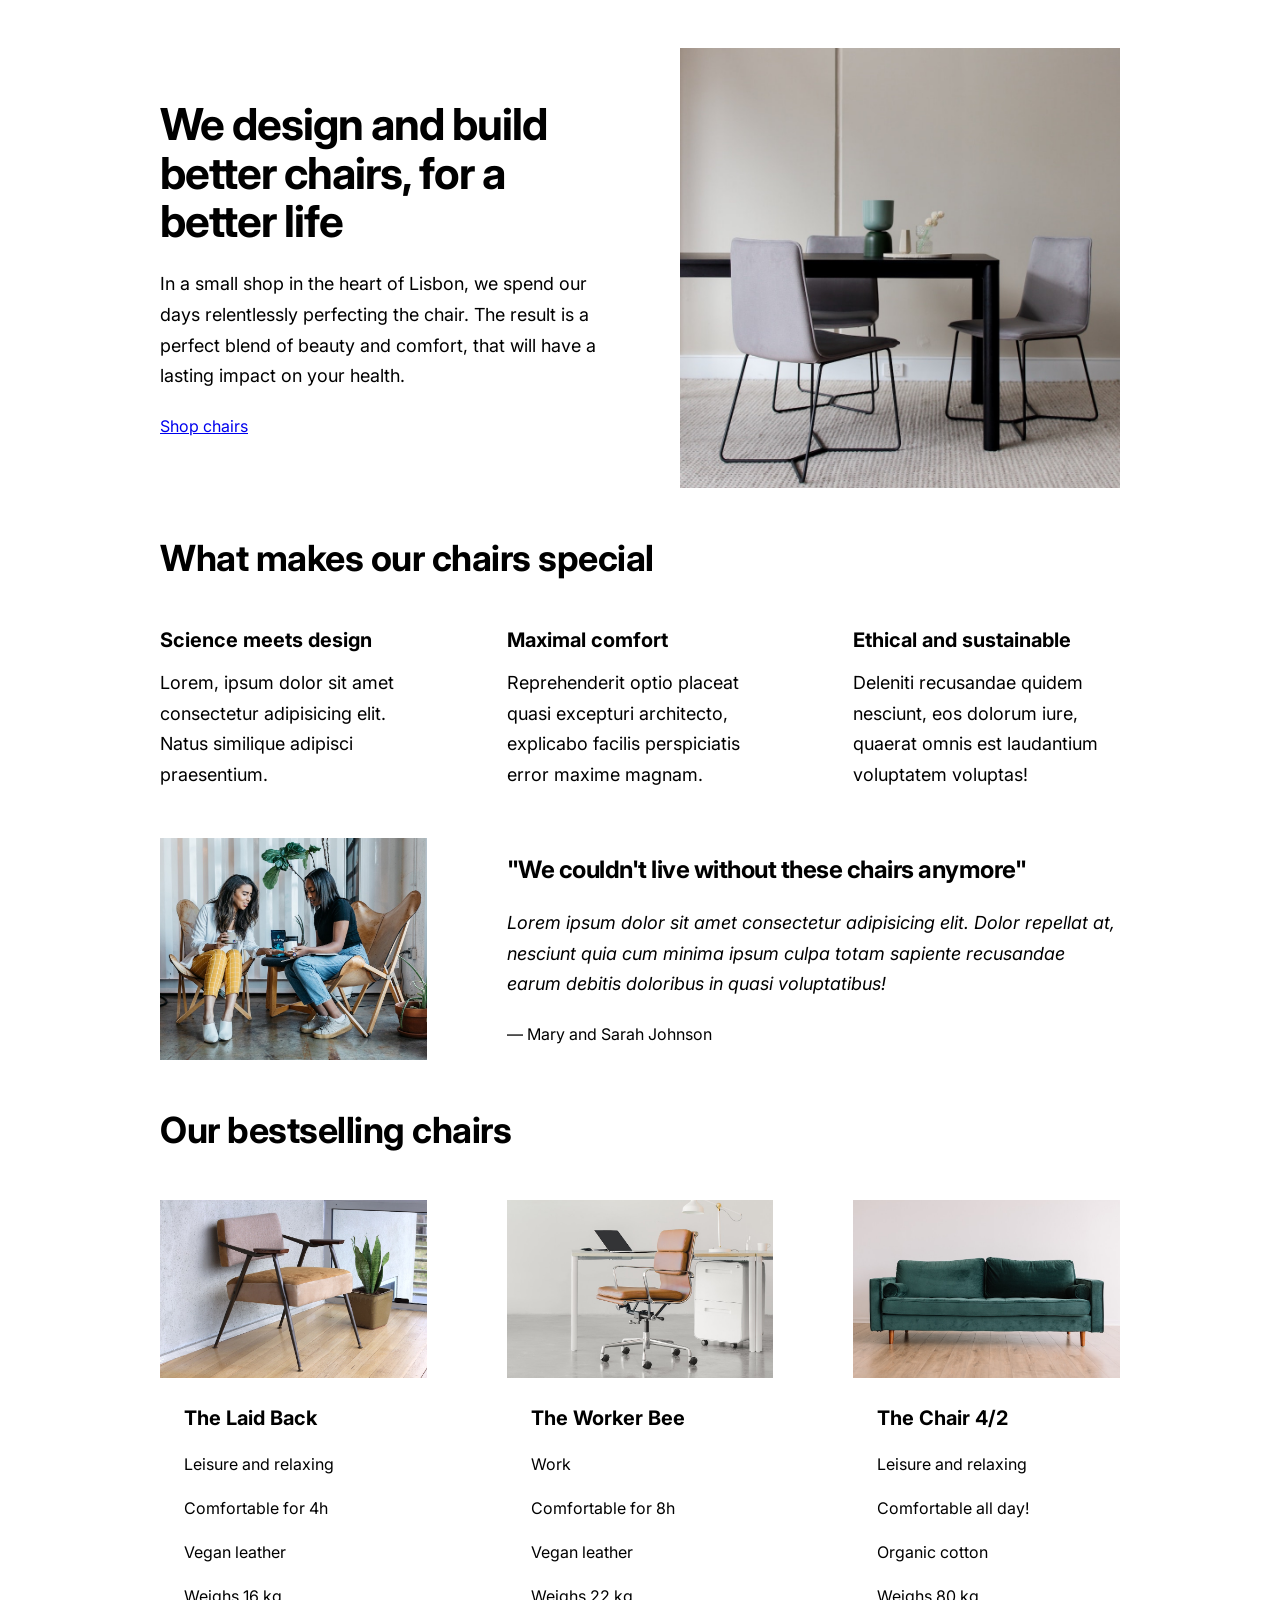
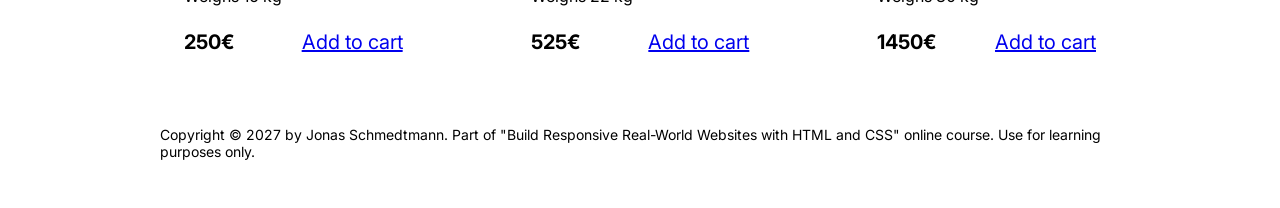
==== Web Design Rules and Framework/index.html @ cdd15a65 "feat: create chair shop website layout with custom styling and image assets and renamed folder" ====
<!doctype html>
<html lang="en">
  <head>
    <meta charset="UTF-8" />
    <meta http-equiv="X-UA-Compatible" content="IE=edge" />
    <meta name="viewport" content="width=device-width, initial-scale=1.0" />

    <link rel="preconnect" href="https://fonts.googleapis.com" />
    <link rel="preconnect" href="https://fonts.gstatic.com" crossorigin />
    <link
      href="https://fonts.googleapis.com/css2?family=Inter:ital,opsz,wght@0,14..32,100..900;1,14..32,100..900&display=swap"
      rel="stylesheet"
    />

    <link rel="stylesheet" href="style.css" />
    <title>Lisbon Chair Shop</title>
  </head>
  <body>
    <div class="container">
      <header>
        <div class="header-text-box">
          <h1>We design and build better chairs, for a better life</h1>
          <p class="header-text">
            In a small shop in the heart of Lisbon, we spend our days
            relentlessly perfecting the chair. The result is a perfect blend of
            beauty and comfort, that will have a lasting impact on your health.
          </p>
          <a class="btn btn--big" href="#">Shop chairs</a>
        </div>
        <img src="hero.jpg" alt="Photo" />
      </header>

      <section>
        <h2>What makes our chairs special</h2>
        <div class="grid-3-cols">
          <div>
            <p class="features-title"><strong>Science meets design</strong></p>
            <p class="features-text">
              Lorem, ipsum dolor sit amet consectetur adipisicing elit. Natus
              similique adipisci praesentium.
            </p>
          </div>

          <div>
            <p class="features-title">
              <strong>Maximal comfort</strong>
            </p>
            <p class="features-text">
              Reprehenderit optio placeat quasi excepturi architecto, explicabo
              facilis perspiciatis error maxime magnam.
            </p>
          </div>

          <div>
            <p class="features-title">
              <strong>Ethical and sustainable</strong>
            </p>
            <p class="features-text">
              Deleniti recusandae quidem nesciunt, eos dolorum iure, quaerat
              omnis est laudantium voluptatem voluptas!
            </p>
          </div>
        </div>
      </section>

      <section class="testimonial-section">
        <div class="grid-3-cols">
          <img src="customers.jpg" alt="People sitting on chairs" />
          <div class="testimonial-box">
            <h2>"We couldn't live without these chairs anymore"</h2>
            <blockquote class="testimonial-text">
              Lorem ipsum dolor sit amet consectetur adipisicing elit. Dolor
              repellat at, nesciunt quia cum minima ipsum culpa totam sapiente
              recusandae earum debitis doloribus in quasi voluptatibus!
            </blockquote>
            <p class="testimonial-author">&mdash; Mary and Sarah Johnson</p>
          </div>
        </div>
      </section>

      <section>
        <h2>Our bestselling chairs</h2>
        <div class="grid-3-cols">
          <figure class="chair">
            <img src="chair-1.jpg" alt="Chair" />
            <div class="chair-box">
              <h3>The Laid Back</h3>
              <ul class="chair-details">
                <li>
                  <!-- Span is a generic INLINE text element, it doesn't have any meaning. It's like a div element, but inline -->
                  <span>Leisure and relaxing</span>
                </li>
                <li>
                  <span>Comfortable for 4h</span>
                </li>
                <li>
                  <span>Vegan leather</span>
                </li>
                <li>
                  <span>Weighs 16 kg</span>
                </li>
              </ul>
              <div class="chair-price">
                <strong>250€</strong>
                <a href="#" class="btn btn--small">Add to cart</a>
              </div>
            </div>
          </figure>

          <figure class="chair">
            <img src="chair-2.jpg" alt="Chair" />
            <div class="chair-box">
              <h3>The Worker Bee</h3>
              <ul class="chair-details">
                <li>
                  <span>Work</span>
                </li>
                <li>
                  <span>Comfortable for 8h</span>
                </li>
                <li>
                  <span>Vegan leather</span>
                </li>
                <li>
                  <span>Weighs 22 kg</span>
                </li>
              </ul>
              <div class="chair-price">
                <strong>525€</strong>
                <a href="#" class="btn btn--small">Add to cart</a>
              </div>
            </div>
          </figure>

          <figure class="chair">
            <img src="chair-3.jpg" alt="Chair" />
            <div class="chair-box">
              <h3>The Chair 4/2</h3>
              <ul class="chair-details">
                <li>
                  <span>Leisure and relaxing</span>
                </li>
                <li>
                  <span>Comfortable all day!</span>
                </li>
                <li>
                  <span>Organic cotton</span>
                </li>
                <li>
                  <span>Weighs 80 kg</span>
                </li>
              </ul>
              <div class="chair-price">
                <strong>1450€</strong>
                <a href="#" class="btn btn--small">Add to cart</a>
              </div>
            </div>
          </figure>
        </div>
      </section>

      <footer>
        Copyright &copy; 2027 by Jonas Schmedtmann. Part of "Build Responsive
        Real-World Websites with HTML and CSS" online course. Use for learning
        purposes only.
      </footer>
    </div>
  </body>
</html>
---- Web Design Rules and Framework/style.css ----
/*
SPACING SYSTEM (px)
2 / 4 / 8 / 12 / 16 / 24 / 32 / 48 / 64 / 80 / 96 / 128

FONT SIZE SYSTEM (px)
10 / 12 / 14 / 16 / 18 / 20 / 24 / 30 / 36 / 44 / 52 / 62 / 74 / 86 / 98
*/

* {
  margin: 0;
  padding: 0;
  box-sizing: border-box;
}

/* ------------------------ */
/* GENERAL STYLES */
/* ------------------------ */
body {
  font-family: "Inter", sans-serif;
}

.container {
  width: 960px;
  margin: 0 auto;
}

header,
section {
  margin-bottom: 48px;
}

h2 {
  margin-bottom: 48px;
  font-size: 36px;
  letter-spacing: -0.5px;
  /* / 24 / 30 / 36 / */
}

.grid-3-cols {
  display: grid;
  grid-template-columns: repeat(3, 1fr);
  column-gap: 80px;
}

/* ------------------------ */
/* COMPONENT STYLES */
/* ------------------------ */

/* HEADER */
header {
  display: grid;
  grid-template-columns: repeat(2, 1fr);
  column-gap: 80px;
  margin-top: 48px;
}

.header-text-box {
  align-self: center;
}

h1 {
  margin-bottom: 24px;
  font-size: 44px;
  line-height: 1.1;
  letter-spacing: -1px;
  /* 44 / 52 / 62 */
}

.header-text {
  margin-bottom: 24px;
  font-size: 18px;
  line-height: 1.7;
}

img {
  width: 100%;
}

/* FEATURES */
.features-icon {
}

.features-title {
  margin-bottom: 16px;
  font-size: 20px;
}

.features-text {
  font-size: 18px;
  line-height: 1.7;
}

/* TESTIMONIAL */
.testimonial-section {
}

.testimonial-box {
  grid-column: 2 / -1;
  align-self: center;
}

.testimonial-box h2 {
  margin-bottom: 24px;
  /* / 20 / 24 / 30 / */
  font-size: 24px;
}

.testimonial-text {
  font-style: italic;
  margin-bottom: 24px;
  font-size: 18px;
  line-height: 1.7;
}

/* CHAIRS */
.chair-box {
  padding: 24px;
}

h3 {
  margin-bottom: 24px;
  font-size: 20px;
}

.chair-details {
  list-style: none;
  margin-bottom: 24px;
}

.chair-details li {
  display: flex;
  align-items: center;
  gap: 12px;
  margin-bottom: 24px;
}

.chair-details li:last-child {
  margin-bottom: 0;
}

.chair-icon {
}

.chair-price {
  display: flex;
  justify-content: space-between;
  font-size: 20px;
}

footer {
  margin-bottom: 48px;
  font-size: 14px;
}
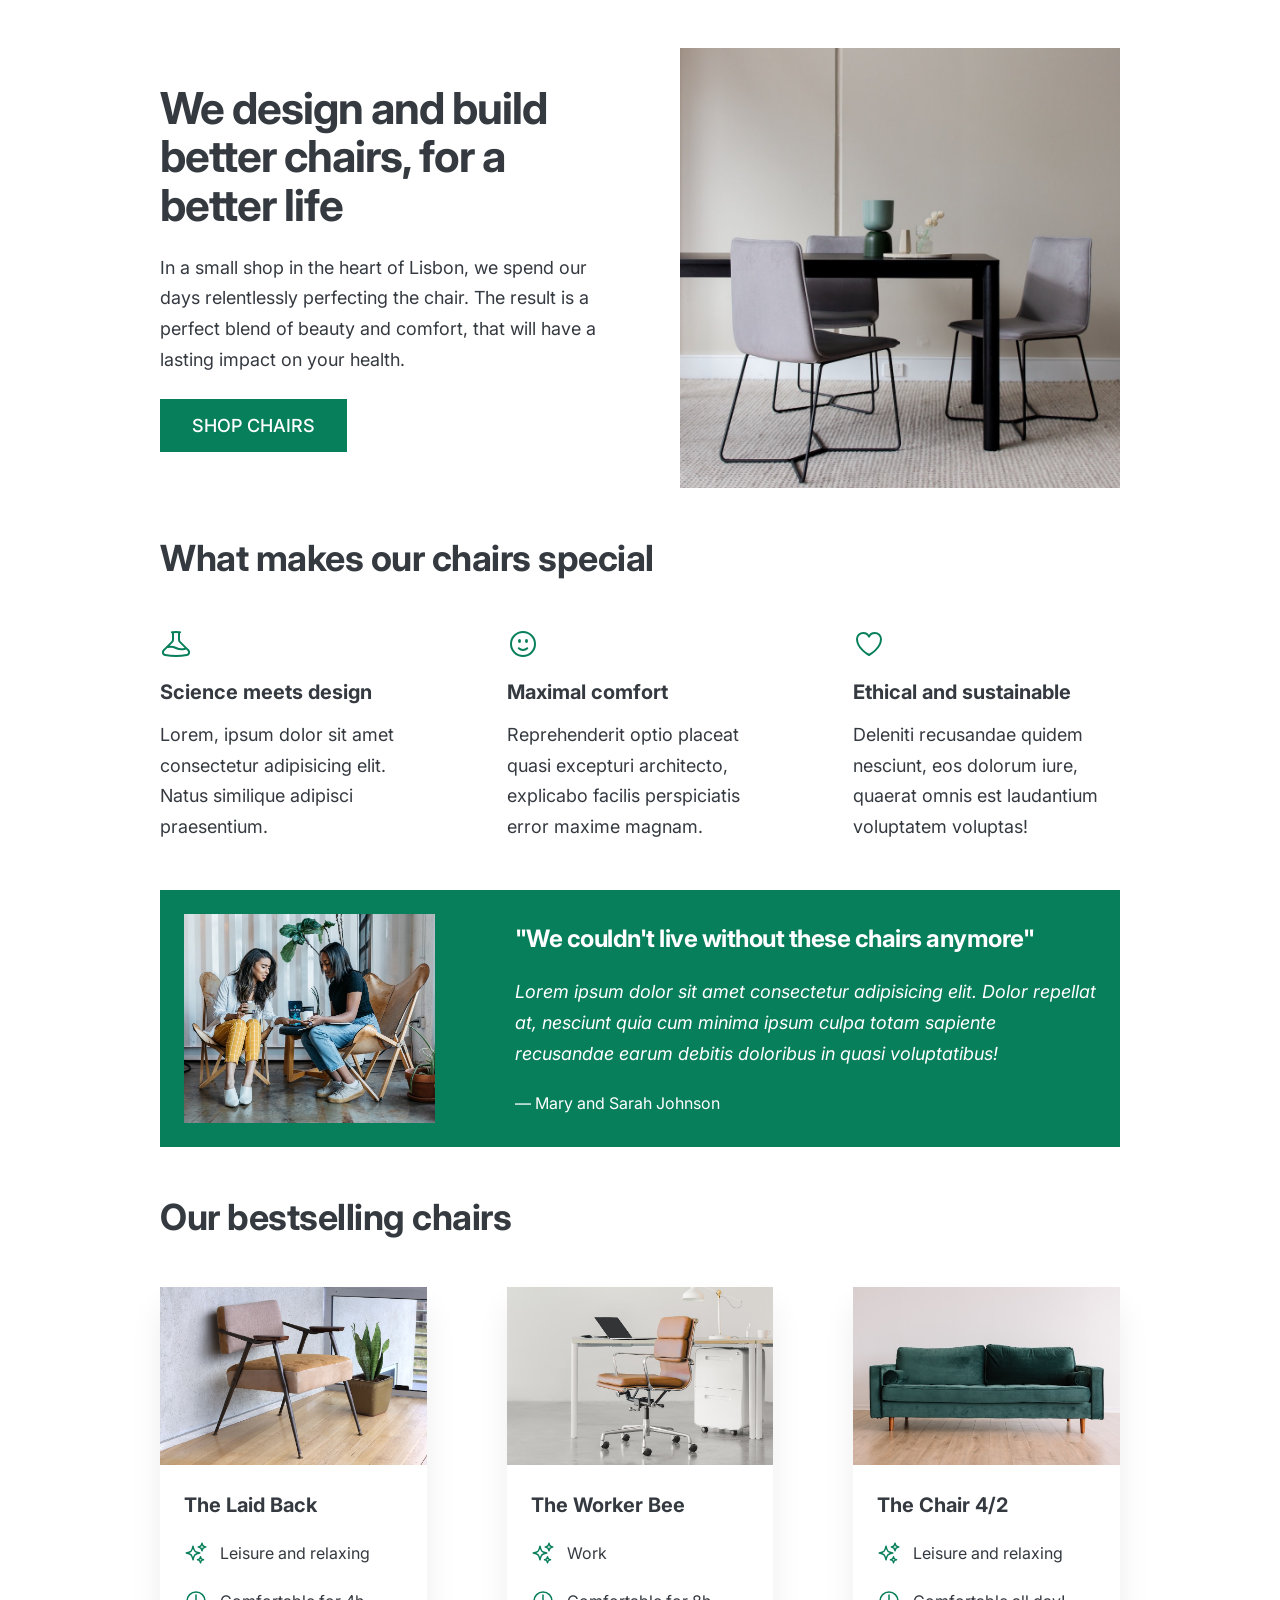
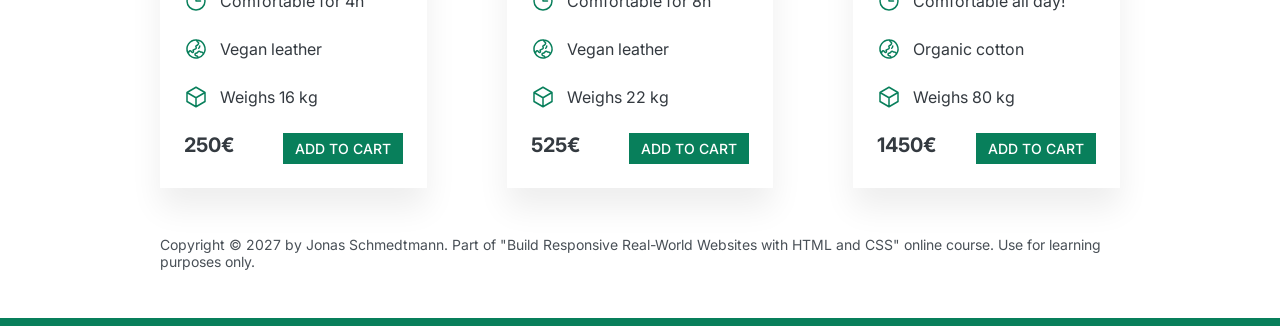
==== commit 2ce8df11: "refactor: remove icons and clean up chair shop component structure" ====
--- a/Web Design Rules and Framework/index.html
+++ b/Web Design Rules and Framework/index.html
@@ -34,6 +34,21 @@
         <h2>What makes our chairs special</h2>
         <div class="grid-3-cols">
           <div>
+            <svg
+              xmlns="http://www.w3.org/2000/svg"
+              fill="none"
+              viewBox="0 0 24 24"
+              stroke-width="1.5"
+              stroke="currentColor"
+              class="features-icon"
+            >
+              <path
+                stroke-linecap="round"
+                stroke-linejoin="round"
+                d="M9.75 3.104v5.714a2.25 2.25 0 0 1-.659 1.591L5 14.5M9.75 3.104c-.251.023-.501.05-.75.082m.75-.082a24.301 24.301 0 0 1 4.5 0m0 0v5.714c0 .597.237 1.17.659 1.591L19.8 15.3M14.25 3.104c.251.023.501.05.75.082M19.8 15.3l-1.57.393A9.065 9.065 0 0 1 12 15a9.065 9.065 0 0 0-6.23-.693L5 14.5m14.8.8 1.402 1.402c1.232 1.232.65 3.318-1.067 3.611A48.309 48.309 0 0 1 12 21c-2.773 0-5.491-.235-8.135-.687-1.718-.293-2.3-2.379-1.067-3.61L5 14.5"
+              />
+            </svg>
+
             <p class="features-title"><strong>Science meets design</strong></p>
             <p class="features-text">
               Lorem, ipsum dolor sit amet consectetur adipisicing elit. Natus
@@ -42,6 +57,21 @@
           </div>
 
           <div>
+            <svg
+              xmlns="http://www.w3.org/2000/svg"
+              fill="none"
+              viewBox="0 0 24 24"
+              stroke-width="1.5"
+              stroke="currentColor"
+              class="features-icon"
+            >
+              <path
+                stroke-linecap="round"
+                stroke-linejoin="round"
+                d="M15.182 15.182a4.5 4.5 0 0 1-6.364 0M21 12a9 9 0 1 1-18 0 9 9 0 0 1 18 0ZM9.75 9.75c0 .414-.168.75-.375.75S9 10.164 9 9.75 9.168 9 9.375 9s.375.336.375.75Zm-.375 0h.008v.015h-.008V9.75Zm5.625 0c0 .414-.168.75-.375.75s-.375-.336-.375-.75.168-.75.375-.75.375.336.375.75Zm-.375 0h.008v.015h-.008V9.75Z"
+              />
+            </svg>
+
             <p class="features-title">
               <strong>Maximal comfort</strong>
             </p>
@@ -52,6 +82,21 @@
           </div>
 
           <div>
+            <svg
+              xmlns="http://www.w3.org/2000/svg"
+              fill="none"
+              viewBox="0 0 24 24"
+              stroke-width="1.5"
+              stroke="currentColor"
+              class="features-icon"
+            >
+              <path
+                stroke-linecap="round"
+                stroke-linejoin="round"
+                d="M21 8.25c0-2.485-2.099-4.5-4.688-4.5-1.935 0-3.597 1.126-4.312 2.733-.715-1.607-2.377-2.733-4.313-2.733C5.1 3.75 3 5.765 3 8.25c0 7.22 9 12 9 12s9-4.78 9-12Z"
+              />
+            </svg>
+
             <p class="features-title">
               <strong>Ethical and sustainable</strong>
             </p>
@@ -87,16 +132,76 @@
               <h3>The Laid Back</h3>
               <ul class="chair-details">
                 <li>
+                  <svg
+                    xmlns="http://www.w3.org/2000/svg"
+                    fill="none"
+                    viewBox="0 0 24 24"
+                    stroke-width="1.5"
+                    stroke="currentColor"
+                    class="chair-icon"
+                  >
+                    <path
+                      stroke-linecap="round"
+                      stroke-linejoin="round"
+                      d="M9.813 15.904 9 18.75l-.813-2.846a4.5 4.5 0 0 0-3.09-3.09L2.25 12l2.846-.813a4.5 4.5 0 0 0 3.09-3.09L9 5.25l.813 2.846a4.5 4.5 0 0 0 3.09 3.09L15.75 12l-2.846.813a4.5 4.5 0 0 0-3.09 3.09ZM18.259 8.715 18 9.75l-.259-1.035a3.375 3.375 0 0 0-2.455-2.456L14.25 6l1.036-.259a3.375 3.375 0 0 0 2.455-2.456L18 2.25l.259 1.035a3.375 3.375 0 0 0 2.456 2.456L21.75 6l-1.035.259a3.375 3.375 0 0 0-2.456 2.456ZM16.894 20.567 16.5 21.75l-.394-1.183a2.25 2.25 0 0 0-1.423-1.423L13.5 18.75l1.183-.394a2.25 2.25 0 0 0 1.423-1.423l.394-1.183.394 1.183a2.25 2.25 0 0 0 1.423 1.423l1.183.394-1.183.394a2.25 2.25 0 0 0-1.423 1.423Z"
+                    />
+                  </svg>
+
                   <!-- Span is a generic INLINE text element, it doesn't have any meaning. It's like a div element, but inline -->
                   <span>Leisure and relaxing</span>
                 </li>
                 <li>
+                  <svg
+                    xmlns="http://www.w3.org/2000/svg"
+                    fill="none"
+                    viewBox="0 0 24 24"
+                    stroke-width="1.5"
+                    stroke="currentColor"
+                    class="chair-icon"
+                  >
+                    <path
+                      stroke-linecap="round"
+                      stroke-linejoin="round"
+                      d="M12 6v6h4.5m4.5 0a9 9 0 1 1-18 0 9 9 0 0 1 18 0Z"
+                    />
+                  </svg>
+
                   <span>Comfortable for 4h</span>
                 </li>
                 <li>
+                  <svg
+                    xmlns="http://www.w3.org/2000/svg"
+                    fill="none"
+                    viewBox="0 0 24 24"
+                    stroke-width="1.5"
+                    stroke="currentColor"
+                    class="chair-icon"
+                  >
+                    <path
+                      stroke-linecap="round"
+                      stroke-linejoin="round"
+                      d="M12.75 3.03v.568c0 .334.148.65.405.864l1.068.89c.442.369.535 1.01.216 1.49l-.51.766a2.25 2.25 0 0 1-1.161.886l-.143.048a1.107 1.107 0 0 0-.57 1.664c.369.555.169 1.307-.427 1.605L9 13.125l.423 1.059a.956.956 0 0 1-1.652.928l-.679-.906a1.125 1.125 0 0 0-1.906.172L4.5 15.75l-.612.153M12.75 3.031a9 9 0 0 0-8.862 12.872M12.75 3.031a9 9 0 0 1 6.69 14.036m0 0-.177-.529A2.25 2.25 0 0 0 17.128 15H16.5l-.324-.324a1.453 1.453 0 0 0-2.328.377l-.036.073a1.586 1.586 0 0 1-.982.816l-.99.282c-.55.157-.894.702-.8 1.267l.073.438c.08.474.49.821.97.821.846 0 1.598.542 1.865 1.345l.215.643m5.276-3.67a9.012 9.012 0 0 1-5.276 3.67m0 0a9 9 0 0 1-10.275-4.835M15.75 9c0 .896-.393 1.7-1.016 2.25"
+                    />
+                  </svg>
+
                   <span>Vegan leather</span>
                 </li>
                 <li>
+                  <svg
+                    xmlns="http://www.w3.org/2000/svg"
+                    fill="none"
+                    viewBox="0 0 24 24"
+                    stroke-width="1.5"
+                    stroke="currentColor"
+                    class="chair-icon"
+                  >
+                    <path
+                      stroke-linecap="round"
+                      stroke-linejoin="round"
+                      d="m21 7.5-9-5.25L3 7.5m18 0-9 5.25m9-5.25v9l-9 5.25M3 7.5l9 5.25M3 7.5v9l9 5.25m0-9v9"
+                    />
+                  </svg>
+
                   <span>Weighs 16 kg</span>
                 </li>
               </ul>
@@ -113,15 +218,72 @@
               <h3>The Worker Bee</h3>
               <ul class="chair-details">
                 <li>
+                  <svg
+                    xmlns="http://www.w3.org/2000/svg"
+                    fill="none"
+                    viewBox="0 0 24 24"
+                    stroke-width="1.5"
+                    stroke="currentColor"
+                    class="chair-icon"
+                  >
+                    <path
+                      stroke-linecap="round"
+                      stroke-linejoin="round"
+                      d="M9.813 15.904 9 18.75l-.813-2.846a4.5 4.5 0 0 0-3.09-3.09L2.25 12l2.846-.813a4.5 4.5 0 0 0 3.09-3.09L9 5.25l.813 2.846a4.5 4.5 0 0 0 3.09 3.09L15.75 12l-2.846.813a4.5 4.5 0 0 0-3.09 3.09ZM18.259 8.715 18 9.75l-.259-1.035a3.375 3.375 0 0 0-2.455-2.456L14.25 6l1.036-.259a3.375 3.375 0 0 0 2.455-2.456L18 2.25l.259 1.035a3.375 3.375 0 0 0 2.456 2.456L21.75 6l-1.035.259a3.375 3.375 0 0 0-2.456 2.456ZM16.894 20.567 16.5 21.75l-.394-1.183a2.25 2.25 0 0 0-1.423-1.423L13.5 18.75l1.183-.394a2.25 2.25 0 0 0 1.423-1.423l.394-1.183.394 1.183a2.25 2.25 0 0 0 1.423 1.423l1.183.394-1.183.394a2.25 2.25 0 0 0-1.423 1.423Z"
+                    />
+                  </svg>
                   <span>Work</span>
                 </li>
                 <li>
+                  <svg
+                    xmlns="http://www.w3.org/2000/svg"
+                    fill="none"
+                    viewBox="0 0 24 24"
+                    stroke-width="1.5"
+                    stroke="currentColor"
+                    class="chair-icon"
+                  >
+                    <path
+                      stroke-linecap="round"
+                      stroke-linejoin="round"
+                      d="M12 6v6h4.5m4.5 0a9 9 0 1 1-18 0 9 9 0 0 1 18 0Z"
+                    />
+                  </svg>
+
                   <span>Comfortable for 8h</span>
                 </li>
                 <li>
+                  <svg
+                    xmlns="http://www.w3.org/2000/svg"
+                    fill="none"
+                    viewBox="0 0 24 24"
+                    stroke-width="1.5"
+                    stroke="currentColor"
+                    class="chair-icon"
+                  >
+                    <path
+                      stroke-linecap="round"
+                      stroke-linejoin="round"
+                      d="M12.75 3.03v.568c0 .334.148.65.405.864l1.068.89c.442.369.535 1.01.216 1.49l-.51.766a2.25 2.25 0 0 1-1.161.886l-.143.048a1.107 1.107 0 0 0-.57 1.664c.369.555.169 1.307-.427 1.605L9 13.125l.423 1.059a.956.956 0 0 1-1.652.928l-.679-.906a1.125 1.125 0 0 0-1.906.172L4.5 15.75l-.612.153M12.75 3.031a9 9 0 0 0-8.862 12.872M12.75 3.031a9 9 0 0 1 6.69 14.036m0 0-.177-.529A2.25 2.25 0 0 0 17.128 15H16.5l-.324-.324a1.453 1.453 0 0 0-2.328.377l-.036.073a1.586 1.586 0 0 1-.982.816l-.99.282c-.55.157-.894.702-.8 1.267l.073.438c.08.474.49.821.97.821.846 0 1.598.542 1.865 1.345l.215.643m5.276-3.67a9.012 9.012 0 0 1-5.276 3.67m0 0a9 9 0 0 1-10.275-4.835M15.75 9c0 .896-.393 1.7-1.016 2.25"
+                    />
+                  </svg>
                   <span>Vegan leather</span>
                 </li>
                 <li>
+                  <svg
+                    xmlns="http://www.w3.org/2000/svg"
+                    fill="none"
+                    viewBox="0 0 24 24"
+                    stroke-width="1.5"
+                    stroke="currentColor"
+                    class="chair-icon"
+                  >
+                    <path
+                      stroke-linecap="round"
+                      stroke-linejoin="round"
+                      d="m21 7.5-9-5.25L3 7.5m18 0-9 5.25m9-5.25v9l-9 5.25M3 7.5l9 5.25M3 7.5v9l9 5.25m0-9v9"
+                    />
+                  </svg>
                   <span>Weighs 22 kg</span>
                 </li>
               </ul>
@@ -138,15 +300,71 @@
               <h3>The Chair 4/2</h3>
               <ul class="chair-details">
                 <li>
+                  <svg
+                    xmlns="http://www.w3.org/2000/svg"
+                    fill="none"
+                    viewBox="0 0 24 24"
+                    stroke-width="1.5"
+                    stroke="currentColor"
+                    class="chair-icon"
+                  >
+                    <path
+                      stroke-linecap="round"
+                      stroke-linejoin="round"
+                      d="M9.813 15.904 9 18.75l-.813-2.846a4.5 4.5 0 0 0-3.09-3.09L2.25 12l2.846-.813a4.5 4.5 0 0 0 3.09-3.09L9 5.25l.813 2.846a4.5 4.5 0 0 0 3.09 3.09L15.75 12l-2.846.813a4.5 4.5 0 0 0-3.09 3.09ZM18.259 8.715 18 9.75l-.259-1.035a3.375 3.375 0 0 0-2.455-2.456L14.25 6l1.036-.259a3.375 3.375 0 0 0 2.455-2.456L18 2.25l.259 1.035a3.375 3.375 0 0 0 2.456 2.456L21.75 6l-1.035.259a3.375 3.375 0 0 0-2.456 2.456ZM16.894 20.567 16.5 21.75l-.394-1.183a2.25 2.25 0 0 0-1.423-1.423L13.5 18.75l1.183-.394a2.25 2.25 0 0 0 1.423-1.423l.394-1.183.394 1.183a2.25 2.25 0 0 0 1.423 1.423l1.183.394-1.183.394a2.25 2.25 0 0 0-1.423 1.423Z"
+                    />
+                  </svg>
                   <span>Leisure and relaxing</span>
                 </li>
                 <li>
+                  <svg
+                    xmlns="http://www.w3.org/2000/svg"
+                    fill="none"
+                    viewBox="0 0 24 24"
+                    stroke-width="1.5"
+                    stroke="currentColor"
+                    class="chair-icon"
+                  >
+                    <path
+                      stroke-linecap="round"
+                      stroke-linejoin="round"
+                      d="M12 6v6h4.5m4.5 0a9 9 0 1 1-18 0 9 9 0 0 1 18 0Z"
+                    />
+                  </svg>
                   <span>Comfortable all day!</span>
                 </li>
                 <li>
+                  <svg
+                    xmlns="http://www.w3.org/2000/svg"
+                    fill="none"
+                    viewBox="0 0 24 24"
+                    stroke-width="1.5"
+                    stroke="currentColor"
+                    class="chair-icon"
+                  >
+                    <path
+                      stroke-linecap="round"
+                      stroke-linejoin="round"
+                      d="M12.75 3.03v.568c0 .334.148.65.405.864l1.068.89c.442.369.535 1.01.216 1.49l-.51.766a2.25 2.25 0 0 1-1.161.886l-.143.048a1.107 1.107 0 0 0-.57 1.664c.369.555.169 1.307-.427 1.605L9 13.125l.423 1.059a.956.956 0 0 1-1.652.928l-.679-.906a1.125 1.125 0 0 0-1.906.172L4.5 15.75l-.612.153M12.75 3.031a9 9 0 0 0-8.862 12.872M12.75 3.031a9 9 0 0 1 6.69 14.036m0 0-.177-.529A2.25 2.25 0 0 0 17.128 15H16.5l-.324-.324a1.453 1.453 0 0 0-2.328.377l-.036.073a1.586 1.586 0 0 1-.982.816l-.99.282c-.55.157-.894.702-.8 1.267l.073.438c.08.474.49.821.97.821.846 0 1.598.542 1.865 1.345l.215.643m5.276-3.67a9.012 9.012 0 0 1-5.276 3.67m0 0a9 9 0 0 1-10.275-4.835M15.75 9c0 .896-.393 1.7-1.016 2.25"
+                    />
+                  </svg>
                   <span>Organic cotton</span>
                 </li>
                 <li>
+                  <svg
+                    xmlns="http://www.w3.org/2000/svg"
+                    fill="none"
+                    viewBox="0 0 24 24"
+                    stroke-width="1.5"
+                    stroke="currentColor"
+                    class="chair-icon"
+                  >
+                    <path
+                      stroke-linecap="round"
+                      stroke-linejoin="round"
+                      d="m21 7.5-9-5.25L3 7.5m18 0-9 5.25m9-5.25v9l-9 5.25M3 7.5l9 5.25M3 7.5v9l9 5.25m0-9v9"
+                    />
+                  </svg>
                   <span>Weighs 80 kg</span>
                 </li>
               </ul>
--- a/Web Design Rules and Framework/style.css
+++ b/Web Design Rules and Framework/style.css
@@ -5,6 +5,9 @@
 FONT SIZE SYSTEM (px)
 10 / 12 / 14 / 16 / 18 / 20 / 24 / 30 / 36 / 44 / 52 / 62 / 74 / 86 / 98
 */
+
+/* MAIN COLOR: #087f5b 
+ GREY COLOR: #343a40 */
 
 * {
   margin: 0;
@@ -17,6 +20,8 @@
 /* ------------------------ */
 body {
   font-family: "Inter", sans-serif;
+  color: #343a40;
+  border-bottom: 8px solid #087f5b;
 }
 
 .container {
@@ -40,6 +45,32 @@
   display: grid;
   grid-template-columns: repeat(3, 1fr);
   column-gap: 80px;
+}
+
+.btn:link,
+.btn:visited {
+  background-color: #087f5b;
+  color: #fff;
+  text-decoration: none;
+  text-transform: uppercase;
+  font-weight: 500;
+
+  display: inline-block;
+}
+
+.btn:hover,
+.btn:active {
+  background-color: #099268;
+}
+
+.btn--big {
+  font-size: 18px;
+  padding: 16px 32px;
+}
+
+.btn--small {
+  font-size: 14px;
+  padding: 7px 12px;
 }
 
 /* ------------------------ */
@@ -64,6 +95,8 @@
   line-height: 1.1;
   letter-spacing: -1px;
   /* 44 / 52 / 62 */
+
+  /* text-shadow: 0 5px 5px rgba(0, 0, 0, 0.2); */
 }
 
 .header-text {
@@ -78,6 +111,10 @@
 
 /* FEATURES */
 .features-icon {
+  stroke: #087f5b;
+  width: 32px;
+  height: 32px;
+  margin-bottom: 16px;
 }
 
 .features-title {
@@ -92,6 +129,9 @@
 
 /* TESTIMONIAL */
 .testimonial-section {
+  background-color: #087f5b;
+  color: #fff;
+  padding: 24px;
 }
 
 .testimonial-box {
@@ -110,6 +150,10 @@
   margin-bottom: 24px;
   font-size: 18px;
   line-height: 1.7;
+}
+
+.chair {
+  box-shadow: 0 20px 30px 0px rgba(0, 0, 0, 0.07);
 }
 
 /* CHAIRS */
@@ -139,6 +183,9 @@
 }
 
 .chair-icon {
+  stroke: #087f5b;
+  width: 24px;
+  height: 24px;
 }
 
 .chair-price {
@@ -150,4 +197,5 @@
 footer {
   margin-bottom: 48px;
   font-size: 14px;
-}
+  color: #495057;
+}
